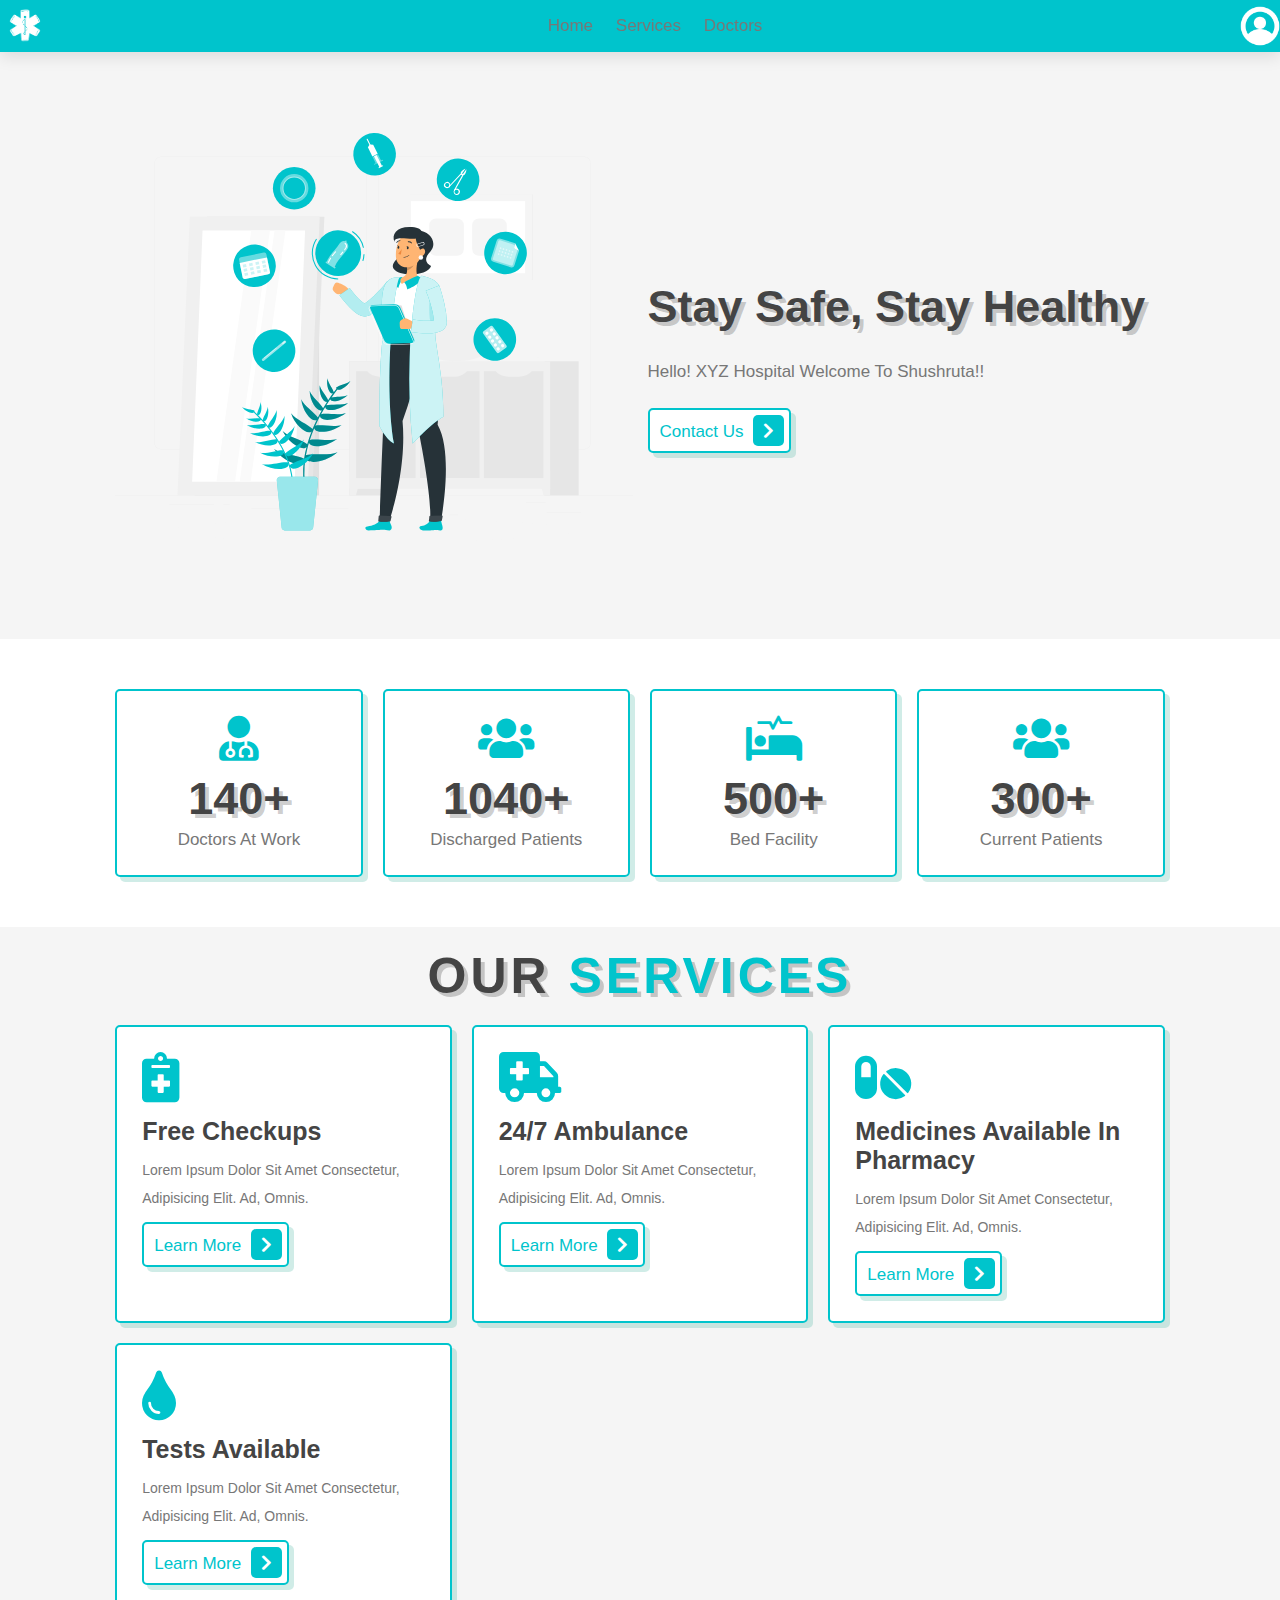
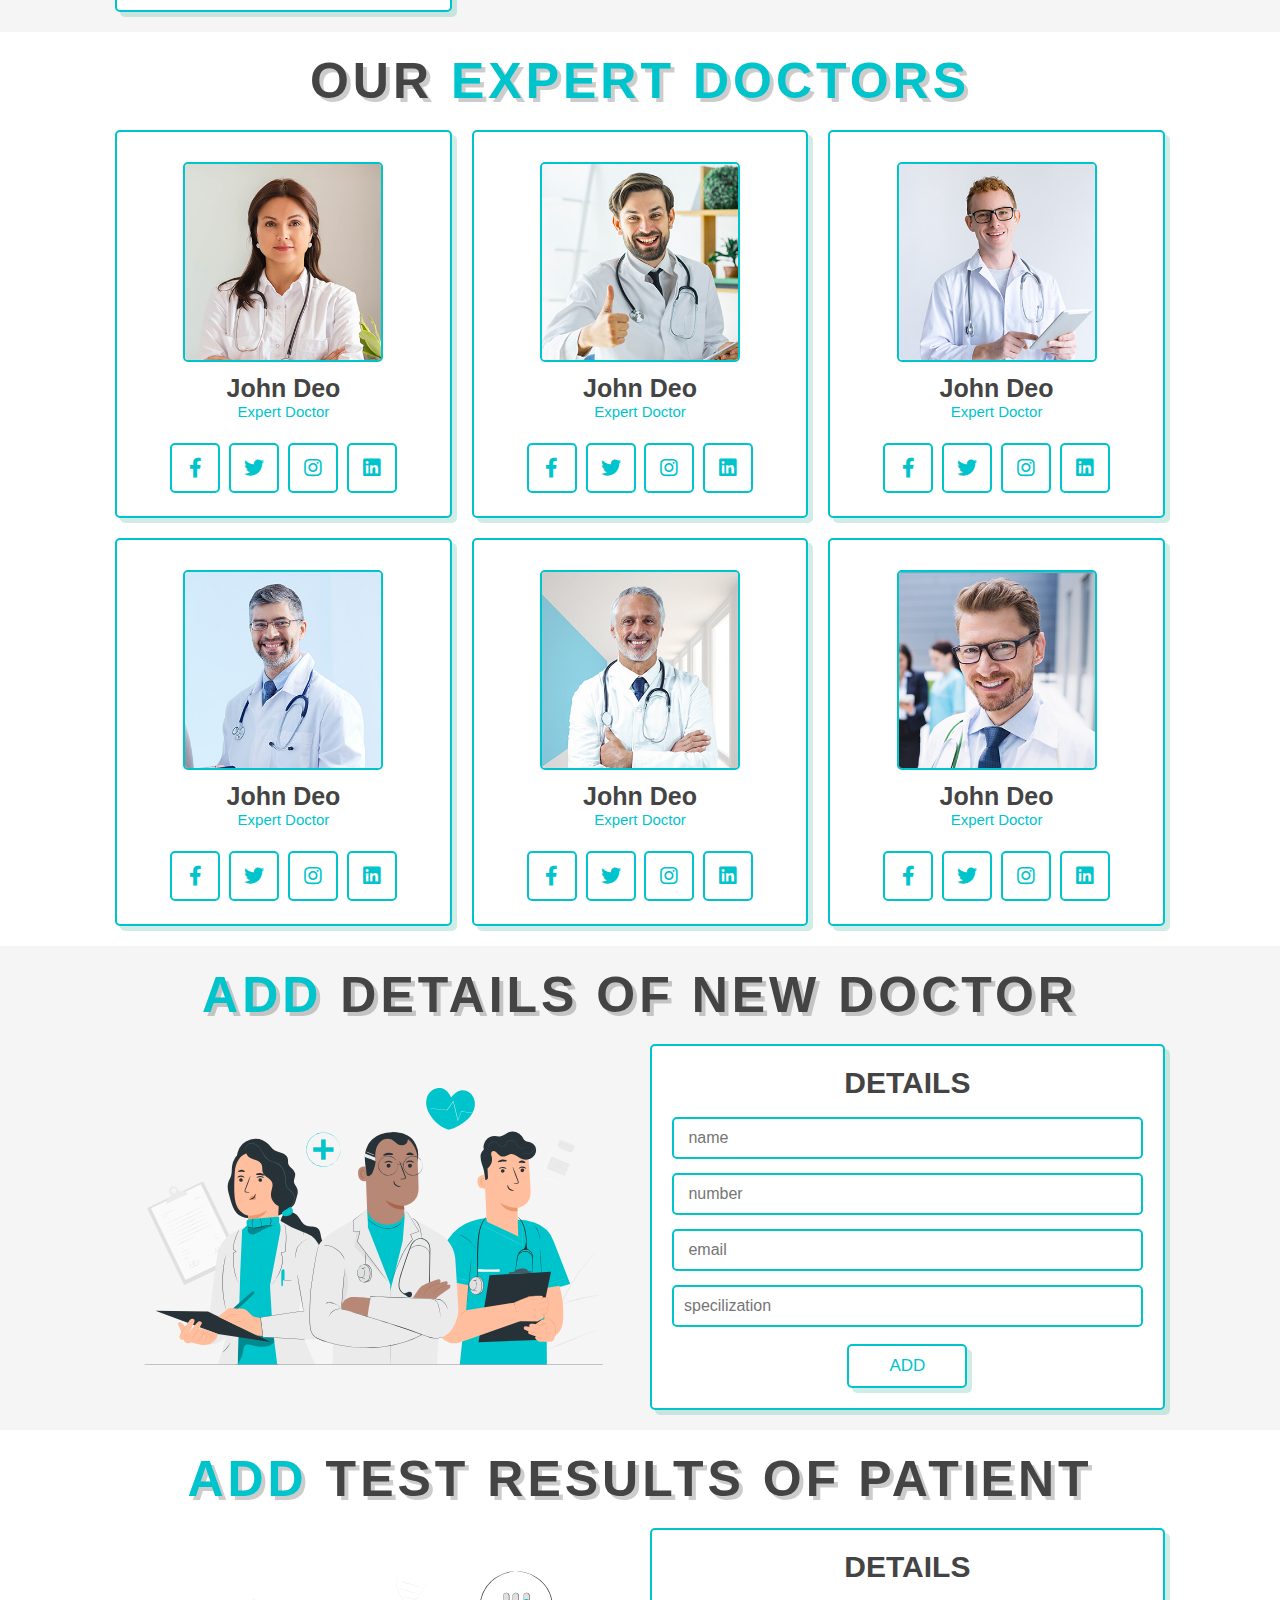
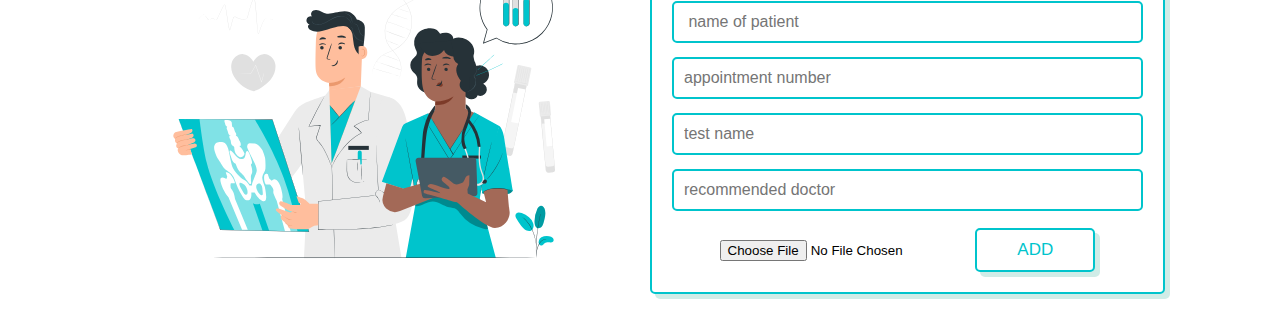
==== hospital website/index.html @ f2f7ed75 "Tripti's Page" ====
<!DOCTYPE html>
<html lang="en">
<head>
    <meta charset="UTF-8">
    <meta http-equiv="X-UA-Compatible" content="IE=edge">
    <meta name="viewport" content="width=device-width, initial-scale=1.0">
    <title>Hosiptal  </title>

    <!-- font awesome cdn link  -->
    <link rel="stylesheet" href="https://cdnjs.cloudflare.com/ajax/libs/font-awesome/5.15.4/css/all.min.css">

    <!-- custom css file link  -->
    <link rel="stylesheet" href="css/style.css">

</head>
<body>
    
<!-- header section starts  -->

<header class="header">

    <a class="navbar-brand" href="#"><img class= "logo-1" src="image/logo-sushruta.png" alt=""><img class= "logo-1" src="image/सुश्रुत (1).png" alt=""></a>
    <nav class="navbar">
        <a href="#home">home</a>
        <a href="#services">services</a>
        <a href="#doctors">doctors</a>
        
    </nav>

    <div id="menu-btn" class="fas fa-bars"></div>
    <img class= "user-icon" src="image\user-icon.png" alt="">
</header>

<!-- header section ends -->

<!-- home section starts  -->

<section class="home" id="home">

    <div class="image">
        <img src="image/home-img.svg" alt="">
    </div>

    <div class="content">
        <h3>stay safe, stay healthy</h3>
        <p>Hello! XYZ hospital welcome to shushruta!!</p>
        <a href="#" class="btn"> contact us <span class="fas fa-chevron-right"></span> </a>
    </div>

</section>

<!-- home section ends -->

<!-- icons section starts  -->

<section class="icons-container">

    <div class="icons">
        <i class="fas fa-user-md"></i>
        <h3>140+</h3>
        <p>doctors at work</p>
    </div>

    <div class="icons">
        <i class="fas fa-users"></i>
        <h3>1040+</h3>
        <p>discharged patients</p>
    </div>

    <div class="icons">
        <i class="fas fa-procedures"></i>
        <h3>500+</h3>
        <p>bed facility</p>
    </div>

    <div class="icons">
        <i class="fas fa-users"></i>
        <h3>300+</h3>
        <p>current patients</p>
    </div>

</section>

<!-- icons section ends -->

<!-- services section starts  -->

<section class="services" id="services">

    <h1 class="heading"> our <span>services</span> </h1>

    <div class="box-container">

        <div class="box">
            <i class="fas fa-notes-medical"></i>
            <h3>free checkups</h3>
            <p>Lorem ipsum dolor sit amet consectetur, adipisicing elit. Ad, omnis.</p>
            <a href="#" class="btn"> learn more <span class="fas fa-chevron-right"></span> </a>
        </div>

        <div class="box">
            <i class="fas fa-ambulance"></i>
            <h3>24/7 ambulance</h3>
            <p>Lorem ipsum dolor sit amet consectetur, adipisicing elit. Ad, omnis.</p>
            <a href="#" class="btn"> learn more <span class="fas fa-chevron-right"></span> </a>
        </div>

        <div class="box">
            <i class="fas fa-pills"></i>
            <h3>medicines available in pharmacy</h3>
            <p>Lorem ipsum dolor sit amet consectetur, adipisicing elit. Ad, omnis.</p>
            <a href="#" class="btn"> learn more <span class="fas fa-chevron-right"></span> </a>
        </div>

        <div class="box">
            <i class="fas fa-tint"></i>
            <h3>tests available</h3>
            <p>Lorem ipsum dolor sit amet consectetur, adipisicing elit. Ad, omnis.</p>
            <a href="#" class="btn"> learn more <span class="fas fa-chevron-right"></span> </a>
        </div>

    </div>

</section>

<!-- services section ends -->



<!-- doctors section starts  -->

<section class="doctors" id="doctors">

    <h1 class="heading"> our <span> expert doctors</span> </h1>

    <div class="box-container">

        <div class="box">
            <img src="image/doc-1.jpg" alt="">
            <h3>john deo</h3>
            <span>expert doctor</span>
            <div class="share">
                <a href="#" class="fab fa-facebook-f"></a>
                <a href="#" class="fab fa-twitter"></a>
                <a href="#" class="fab fa-instagram"></a>
                <a href="#" class="fab fa-linkedin"></a>
            </div>
        </div>

        <div class="box">
            <img src="image/doc-2.jpg" alt="">
            <h3>john deo</h3>
            <span>expert doctor</span>
            <div class="share">
                <a href="#" class="fab fa-facebook-f"></a>
                <a href="#" class="fab fa-twitter"></a>
                <a href="#" class="fab fa-instagram"></a>
                <a href="#" class="fab fa-linkedin"></a>
            </div>
        </div>

        <div class="box">
            <img src="image/doc-3.jpg" alt="">
            <h3>john deo</h3>
            <span>expert doctor</span>
            <div class="share">
                <a href="#" class="fab fa-facebook-f"></a>
                <a href="#" class="fab fa-twitter"></a>
                <a href="#" class="fab fa-instagram"></a>
                <a href="#" class="fab fa-linkedin"></a>
            </div>
        </div>

        <div class="box">
            <img src="image/doc-4.jpg" alt="">
            <h3>john deo</h3>
            <span>expert doctor</span>
            <div class="share">
                <a href="#" class="fab fa-facebook-f"></a>
                <a href="#" class="fab fa-twitter"></a>
                <a href="#" class="fab fa-instagram"></a>
                <a href="#" class="fab fa-linkedin"></a>
            </div>
        </div>

        <div class="box">
            <img src="image/doc-5.jpg" alt="">
            <h3>john deo</h3>
            <span>expert doctor</span>
            <div class="share">
                <a href="#" class="fab fa-facebook-f"></a>
                <a href="#" class="fab fa-twitter"></a>
                <a href="#" class="fab fa-instagram"></a>
                <a href="#" class="fab fa-linkedin"></a>
            </div>
        </div>

        <div class="box">
            <img src="image/doc-6.jpg" alt="">
            <h3>john deo</h3>
            <span>expert doctor</span>
            <div class="share">
                <a href="#" class="fab fa-facebook-f"></a>
                <a href="#" class="fab fa-twitter"></a>
                <a href="#" class="fab fa-instagram"></a>
                <a href="#" class="fab fa-linkedin"></a>
            </div>
        </div>

    </div>

</section>

<!-- doctors section ends -->

<!-- booking section starts   -->

<section class="book" id="book">

    <h1 class="heading"> <span>ADD</span> DETAILS OF NEW doctor </h1>    

    <div class="row">

        <div class="image">
            <img src="image/book-img.svg" alt="">
        </div>

        <form action="">
            <h3>DETAILS</h3>
            <input type="text" placeholder=" name" class="box">
            <input type="number" placeholder=" number" class="box">
            <input type="email" placeholder=" email" class="box">
            <input type="text" placeholder="specilization" class="box">
            <input type="submit" value="ADD" class="btn">
        </form>

    </div>

</section>

<!-- booking section ends -->


<!-- upload test results starts here -->
<section class="book" id="book">

    <h1 class="heading"> <span>ADD</span> test results of patient </h1>    

    <div class="row">

        <div class="image">
            <img src="image/test-img.svg" alt="">
        </div>

        <form action="">
            <h3>DETAILS</h3>
            <input type="text" placeholder=" name of patient" class="box">
            <input type="number" placeholder="appointment number" class="box">
            <input type="text" placeholder="test name" class="box">
            <input type="text" placeholder="recommended doctor" class="box">
            <input type="file" id="actual btn">
            <input type="submit" value="ADD" class="btn">
        </form>

    </div>

</section>
<!-- upload test reults ends here -->



<!-- custom js file link  -->
<script src="js/script.js"></script>

</body>
</html>
---- hospital website/css/style.css ----
@import url('https://fonts.googleapis.com/css2?family=Poppins:wght@100;200;300;400;500;600;700&display=swap');

:root{
    --green:#00C4CC;
    --black:#444;
    --light-color:#777;
    --box-shadow:.5rem .5rem 0 rgba(22, 160, 133, .2);
    --text-shadow:.4rem .4rem 0 rgba(0, 0, 0, .2);
    --border:.2rem solid var(--green);

}

*{
    font-family:  'Roboto', sans-serif;
    margin:0; padding: 0;
    box-sizing: border-box;
    outline: none; border: none;
    text-transform: capitalize;
    transition: all .2s ease-out;
    text-decoration: none;
}

html{
    font-size: 62.5%;
    overflow-x: hidden;
    scroll-padding-top: 7rem;
    scroll-behavior: smooth;
}
section{
    padding:2rem 9%;
}

section:nth-child(even){
    background: #f5f5f5;
}

.heading{
    text-align: center;
    padding-bottom: 2rem;
    text-shadow: var(--text-shadow);
    text-transform: uppercase;
    color:var(--black);
    font-size: 5rem;
    letter-spacing: .4rem;
}

.heading span{
    text-transform: uppercase;
    color:var(--green);
}

.btn{
    display: inline-block;
    margin-top: 1rem;
    padding: .5rem;
    padding-left: 1rem;
    border:var(--border);
    border-radius: .5rem;
    box-shadow: var(--box-shadow);
    color:var(--green);
    cursor: pointer;
    font-size: 1.7rem;
    background: #fff;
}

.btn span{
    padding:.7rem 1rem;
    border-radius: .5rem;
    background: var(--green);
    color:#fff;
    margin-left: .5rem;
}

.btn:hover{
    background: var(--green);
    color:#fff;
}

.btn:hover span{
    color: var(--green);
    background:#fff;
    margin-left: 1rem;
}

.header{
   
    position: fixed;
    top:0; left: 0; right: 0;
    z-index: 1000;
    box-shadow: 0 .5rem 1.5rem rgba(0, 0, 0, .1);
    display: flex;
    align-items: center;
    justify-content: space-between;
    background: #00C4CC;
}

.logo-1{
    height: 50px;
    align-items: left;
}
.user-icon{
    height:40px;
}
.header .navbar a{
    font-size: 1.7rem;
    color: var(--light-color);
    margin-left: 2rem;
}

.header .navbar a:hover{
    color: var(--white);
}

#menu-btn{
    font-size: 2.5rem;
    border-radius: .5rem;
    background: #eee;
    color:var(--green);
    padding: 1rem 1.5rem;
    cursor: pointer;
    display: none;
}

.home{
    display: flex;
    align-items: center;
    flex-wrap: wrap;
    gap:1.5rem;
    padding-top: 10rem;
}

.home .image{
    flex:1 1 45rem;
}

.home .image img{
    width: 100%;
}

.home .content{
    flex:1 1 45rem;
}

.home .content h3{
    font-size: 4.5rem;
    color:var(--black);
    line-height: 1.8;
    text-shadow: var(--text-shadow);
}

.home .content p{
    font-size: 1.7rem;
    color:var(--light-color);
    line-height: 1.8;
    padding: 1rem 0;
}

.icons-container{
    display: grid;
    gap:2rem;
    grid-template-columns: repeat(auto-fit, minmax(20rem, 1fr));
    padding-top: 5rem;
    padding-bottom: 5rem;
}

.icons-container .icons{
    border:var(--border);
    box-shadow: var(--box-shadow);
    border-radius: .5rem;
    text-align: center;
    padding: 2.5rem;
}

.icons-container .icons i{
    font-size: 4.5rem;
    color:var(--green);
    padding-bottom: .7rem;
}

.icons-container .icons h3{
    font-size: 4.5rem;
    color:var(--black);
    padding: .5rem 0;
    text-shadow: var(--text-shadow);
}

.icons-container .icons p{
    font-size: 1.7rem;
    color:var(--light-color);
}

.services .box-container{
    display: grid;
    grid-template-columns: repeat(auto-fit, minmax(27rem, 1fr));
    gap:2rem;
}

.services .box-container .box{
    background:#fff;
    border-radius: .5rem;
    box-shadow: var(--box-shadow);
    border:var(--border);
    padding: 2.5rem;
}

.services .box-container .box i{
    color: var(--green);
    font-size: 5rem;
    padding-bottom: .5rem;
}

.services .box-container .box h3{
    color: var(--black);
    font-size: 2.5rem;
    padding:1rem 0;
}

.services .box-container .box p{
    color: var(--light-color);
    font-size: 1.4rem;
    line-height: 2;
}


.doctors .box-container{
    display: grid;
    grid-template-columns: repeat(auto-fit, minmax(30rem, 1fr));
    gap:2rem;
}

.doctors .box-container .box{
    text-align: center;
    background:#fff;
    border-radius: .5rem;
    border:var(--border);
    box-shadow: var(--box-shadow);
    padding:2rem;
}

.doctors .box-container .box img{
    height: 20rem;
    border:var(--border);
    border-radius: .5rem;
    margin-top: 1rem;
    margin-bottom: 1rem;
}

.doctors .box-container .box h3{
    color:var(--black);
    font-size: 2.5rem;
}

.doctors .box-container .box span{
    color:var(--green);
    font-size: 1.5rem;
}

.doctors .box-container .box .share{
    padding-top: 2rem;
}

.doctors .box-container .box .share a{
    height: 5rem;
    width: 5rem;
    line-height: 4.5rem;
    font-size: 2rem;
    color:var(--green);
    border-radius: .5rem;
    border:var(--border);
    margin:.3rem;
}

.doctors .box-container .box .share a:hover{
    background:var(--green);
    color:#fff;
    box-shadow: var(--box-shadow);
}

.book .row{
    display: flex;
    align-items: center;
    flex-wrap: wrap;
    gap:2rem;
}
 
.book .row .image{
    flex:1 1 45rem;
}

.book .row .image img{
    width: 100%;
}

.book .row form{
    flex:1 1 45rem;
    background: #fff;
    border:var(--border);
    box-shadow: var(--box-shadow);
    text-align: center;
    padding: 2rem;
    border-radius: .5rem;
}

.book .row form h3{
    color:var(--black);
    padding-bottom: 1rem;
    font-size: 3rem;
}

.book .row form .box{
    width: 100%;
    margin:.7rem 0;
    border-radius: .5rem;
    border:var(--border);
    font-size: 1.6rem;
    color: var(--black);
    text-transform: none;
    padding: 1rem;
}

.book .row form .btn{
    padding:1rem 4rem;
}




/* media queries  */
@media (max-width:991px){

    html{
        font-size: 55%;
    }

    .header{
        padding: 2rem;
    }

    section{
        padding:2rem;
    }

}

@media (max-width:768px){

    #menu-btn{
        display: initial;
    }

    .header .navbar{
        position: absolute;
        top:115%; right: 2rem;
        border-radius: .5rem;
        box-shadow: var(--box-shadow);
        width: 30rem;
        border: var(--border);
        background: #fff;
        transform: scale(0);
        opacity: 0;
        transform-origin: top right;
        transition: none;
    }

    .header .navbar.active{
        transform: scale(1);
        opacity: 1;
        transition: .2s ease-out;
    }

    .header .navbar a{
        font-size: 2rem;
        display: block;
        margin:2.5rem;
    }

}

@media (max-width:450px){

    html{
        font-size: 50%;
    }

}
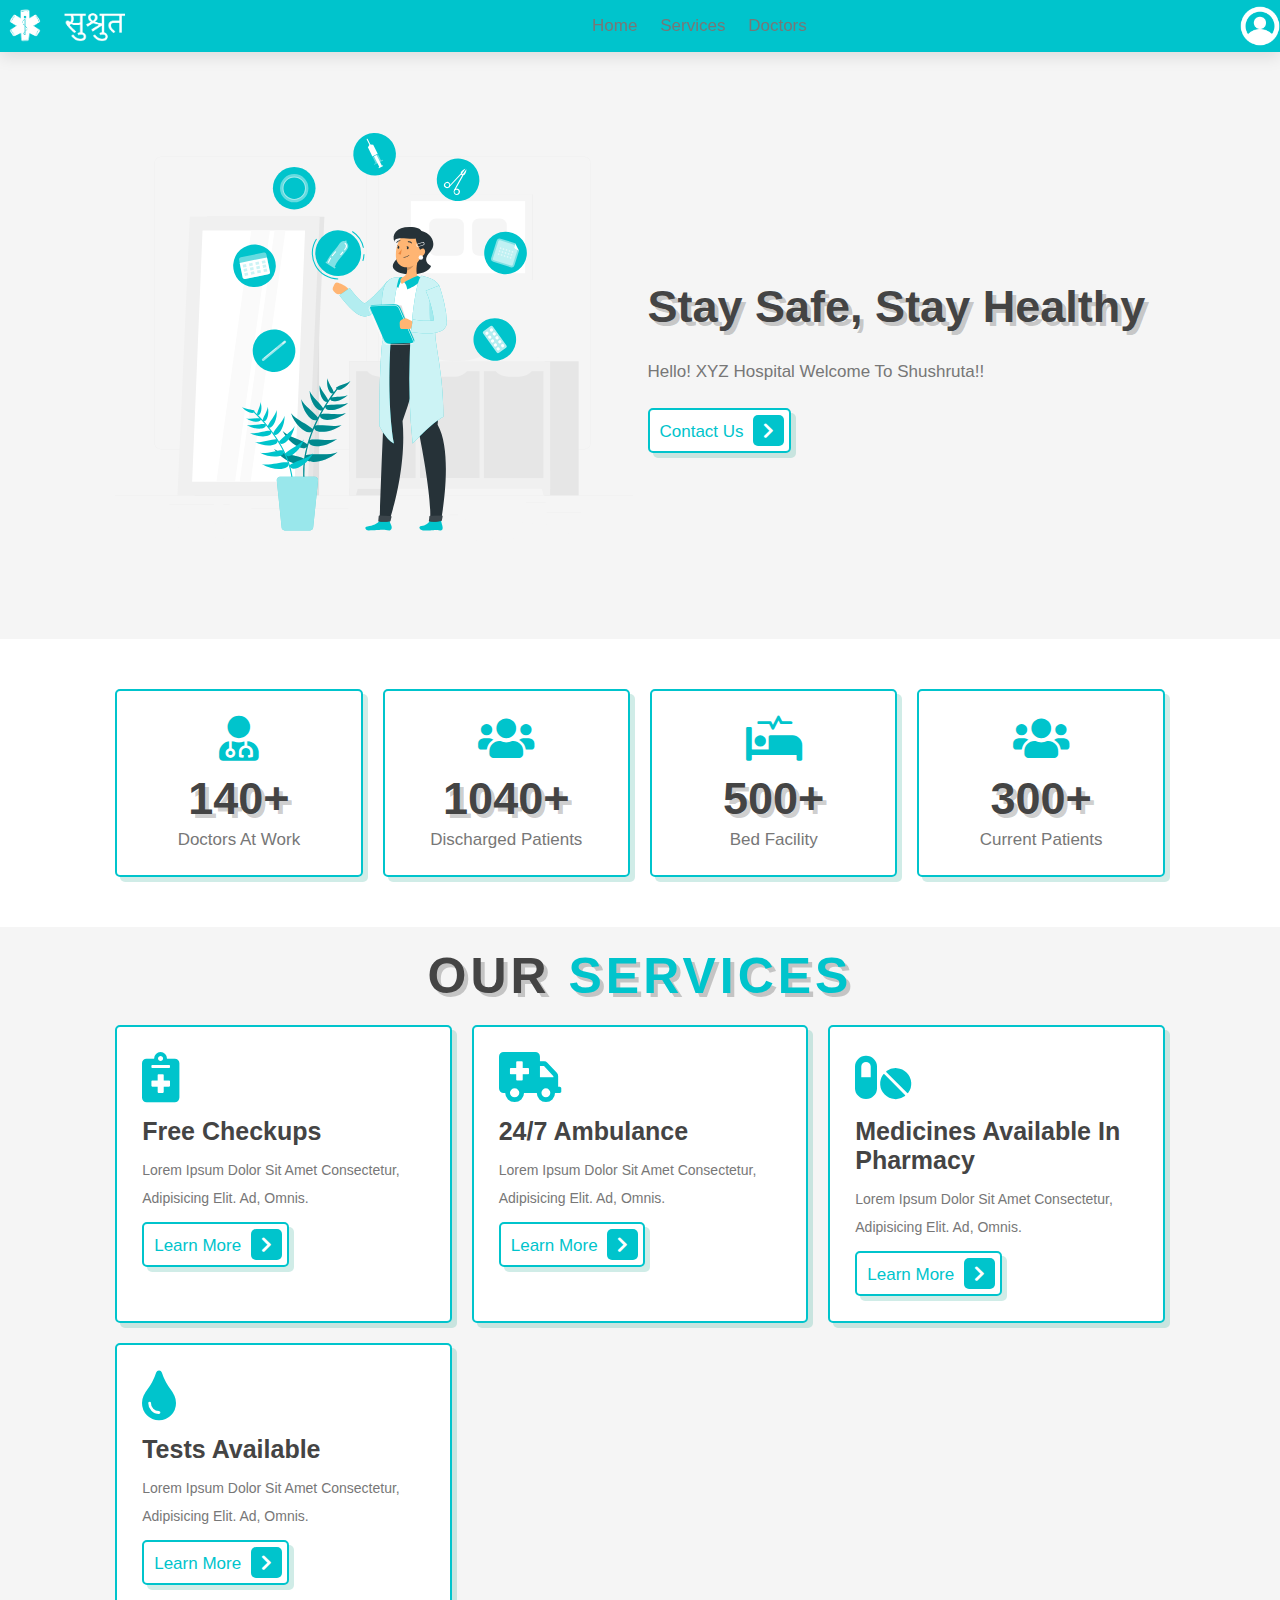
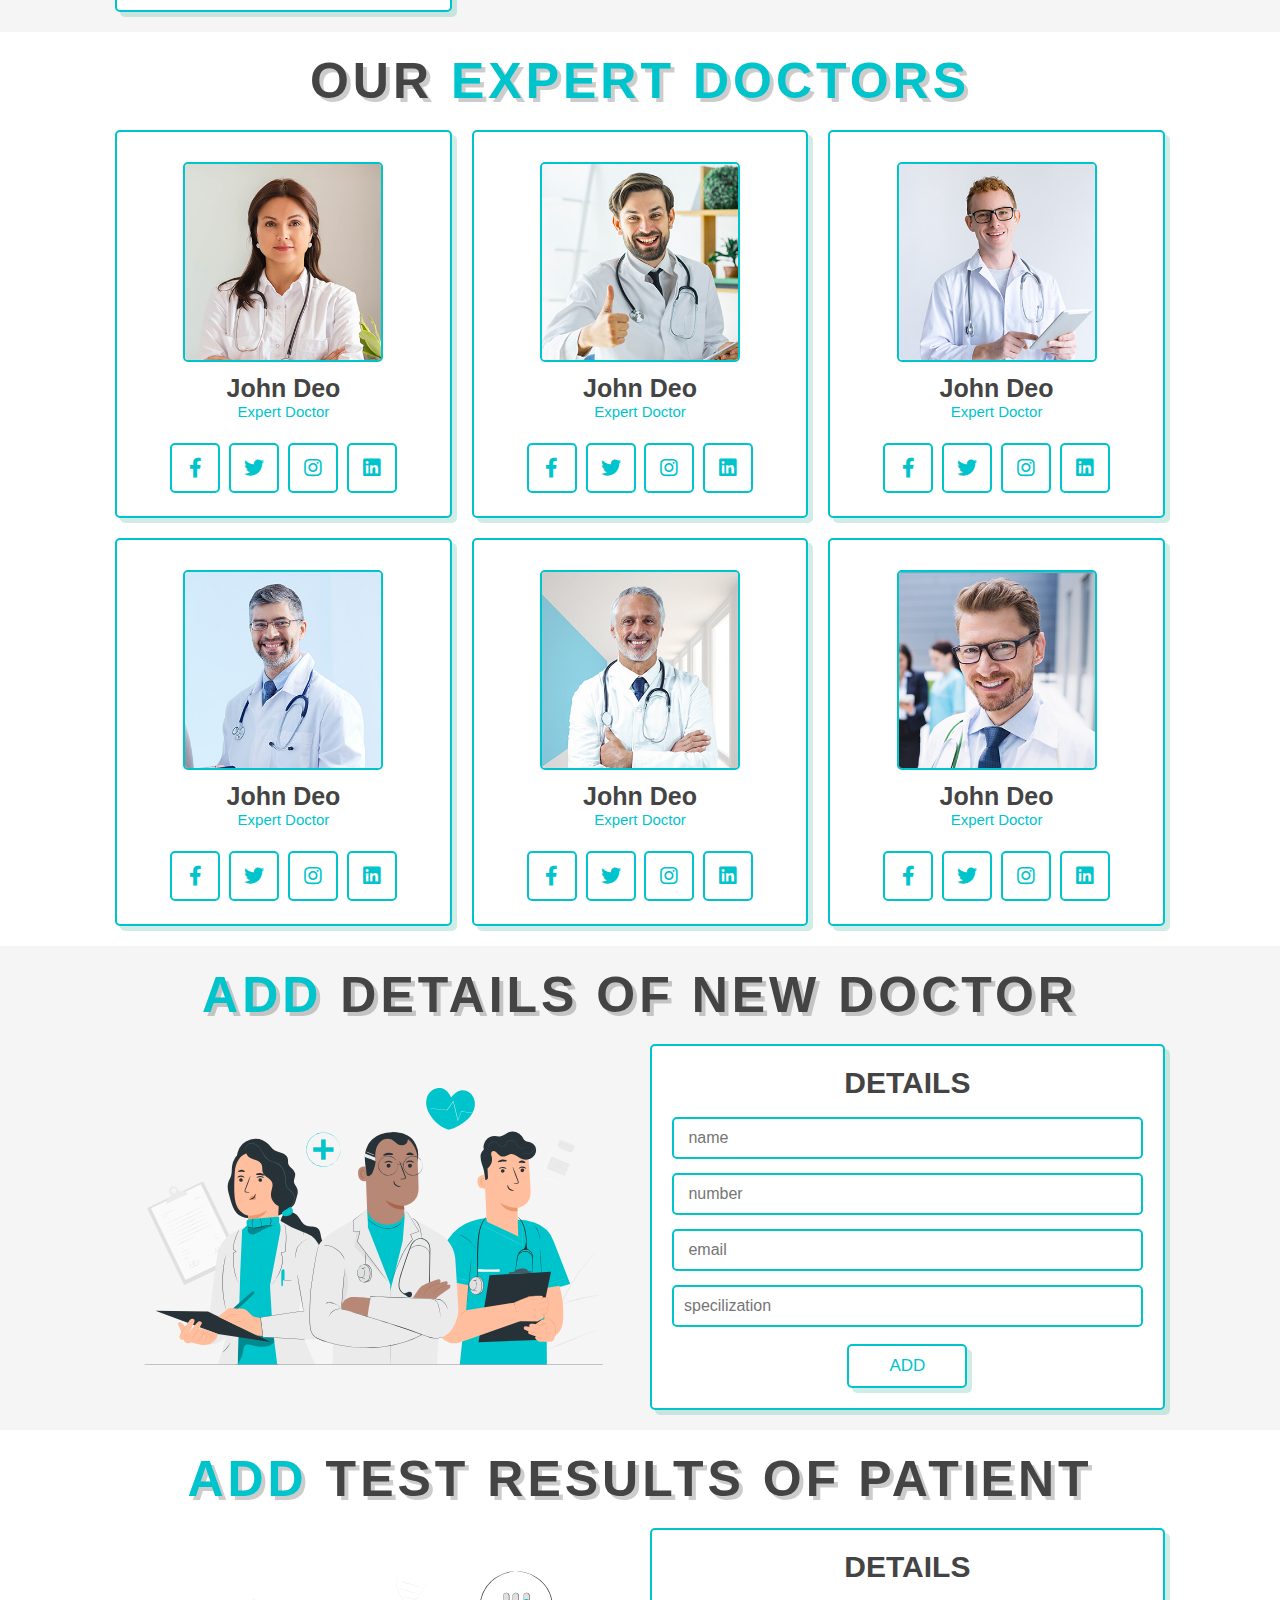
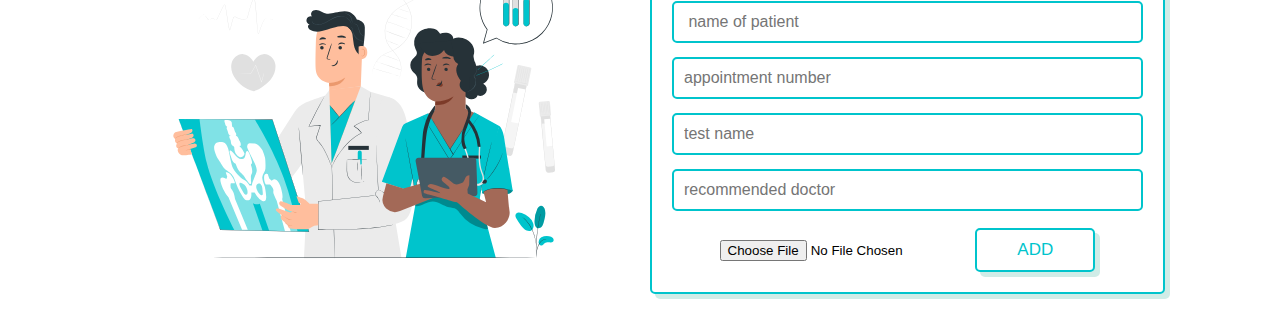
==== commit b3411aa8: "Merge pull request #15 from triptisharma827/patch-1" ====
--- a/hospital website/index.html
+++ b/hospital website/index.html
@@ -19,7 +19,7 @@
 
 <header class="header">
 
-    <a class="navbar-brand" href="#"><img class= "logo-1" src="image/logo-sushruta.png" alt=""><img class= "logo-1" src="image/सुश्रुत (1).png" alt=""></a>
+    <a class="navbar-brand" href="#"><img class= "logo-1" src="image/logo-sushruta.png" alt=""><img class= "logo-1" src="image/logo-sushruta-1.png" alt=""></a>
     <nav class="navbar">
         <a href="#home">home</a>
         <a href="#services">services</a>
@@ -273,4 +273,4 @@
 <script src="js/script.js"></script>
 
 </body>
-</html>+</html>
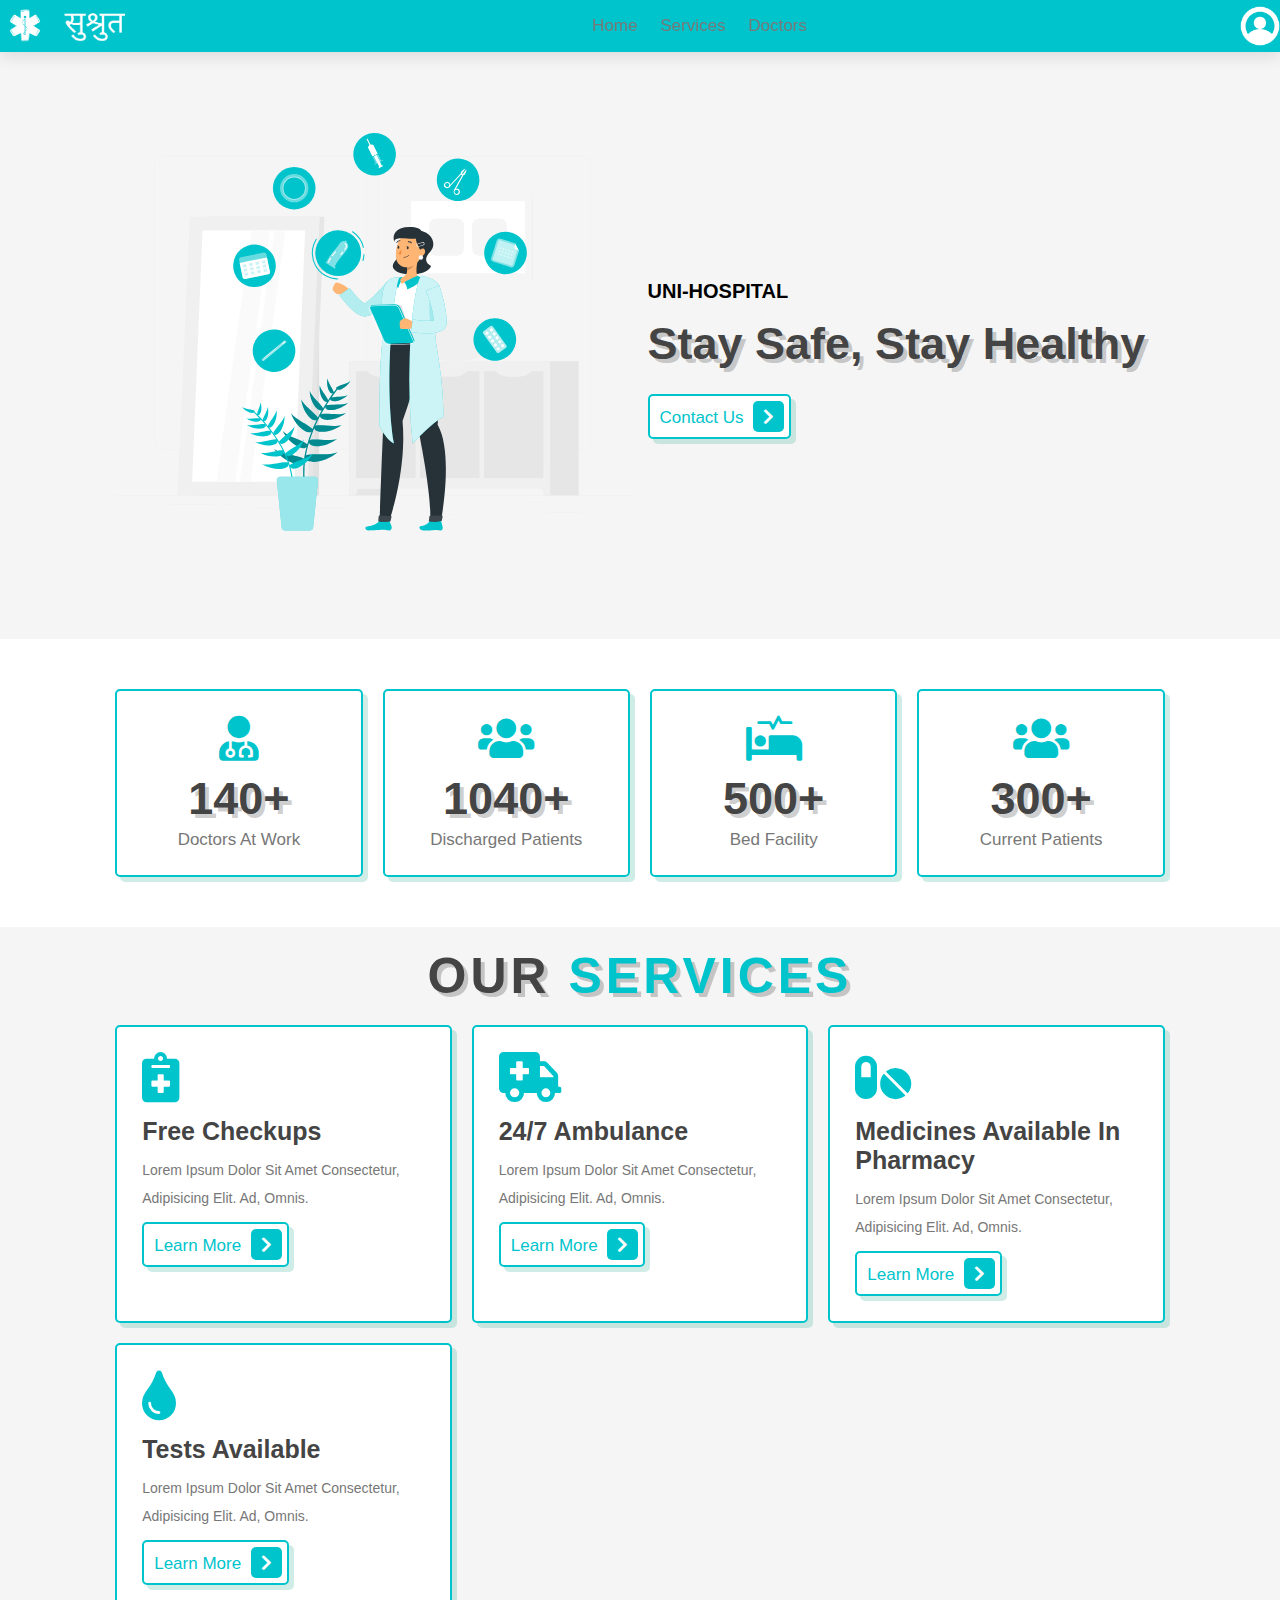
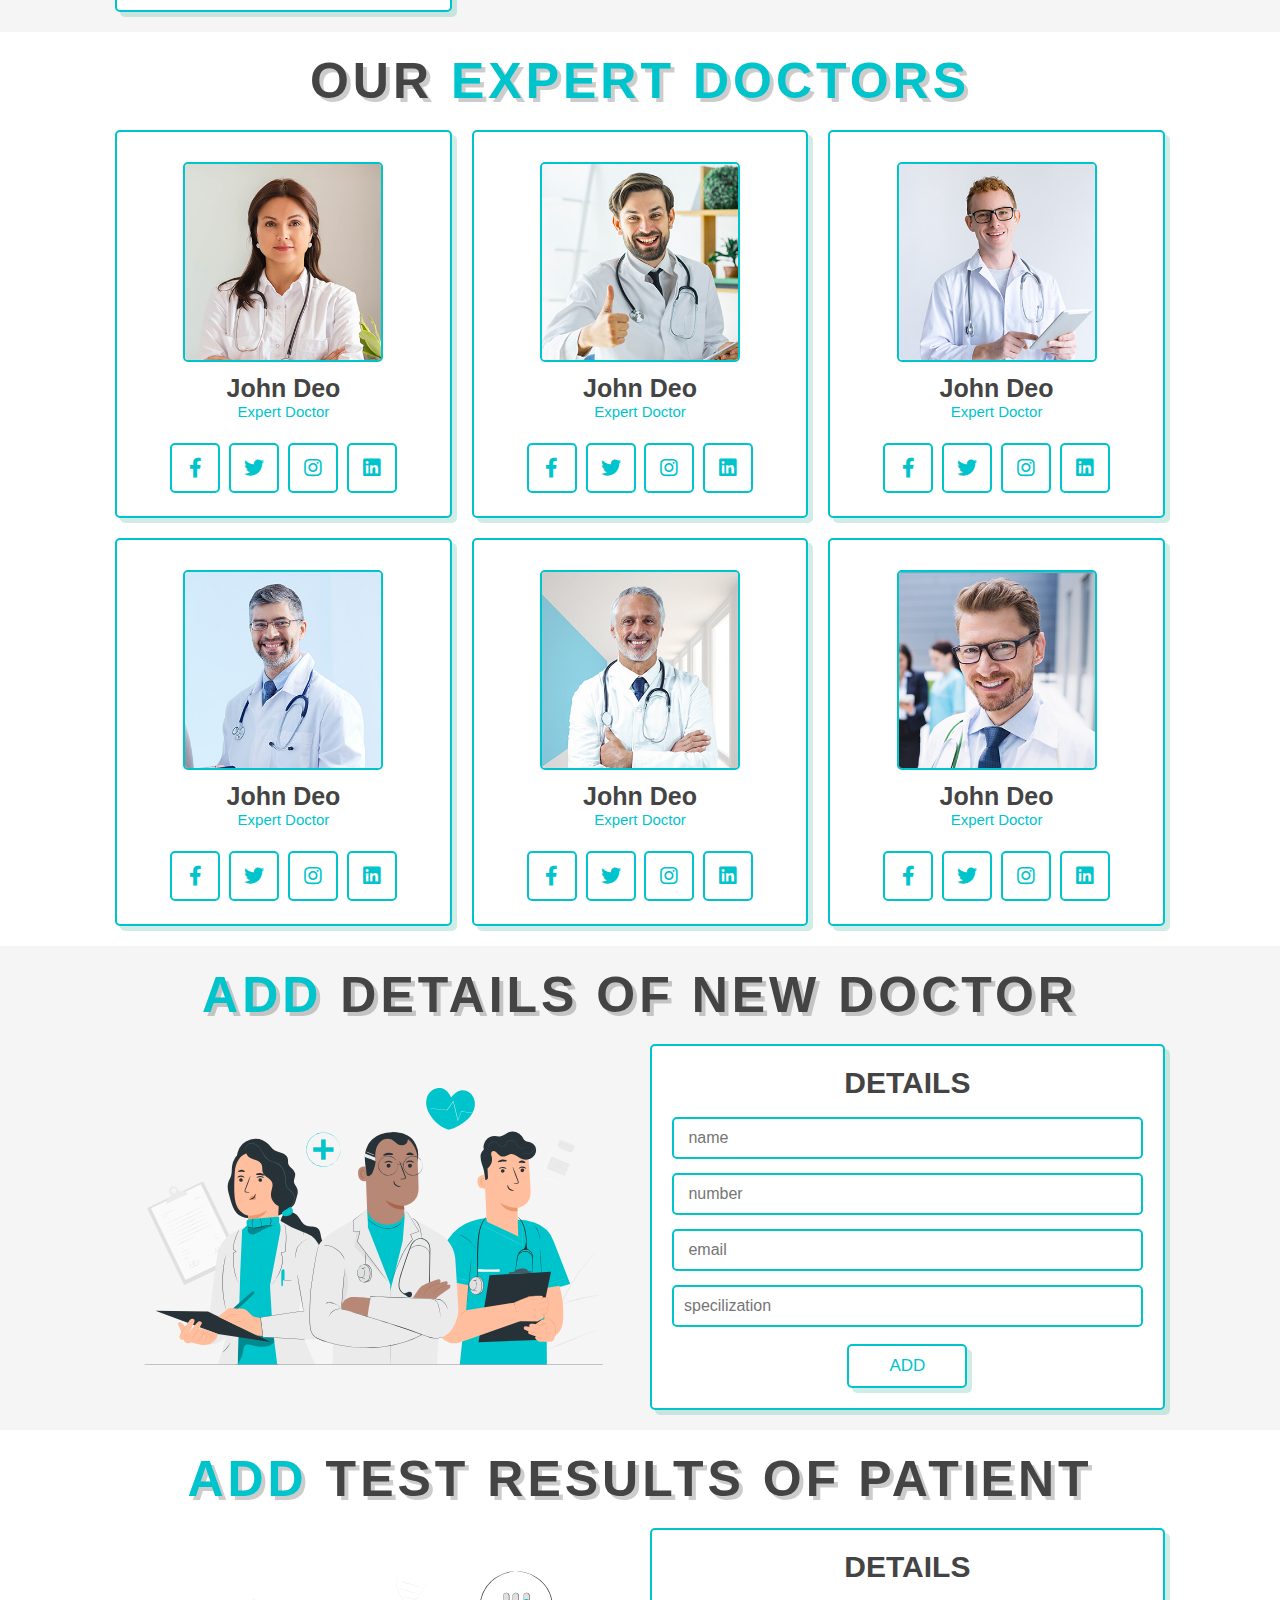
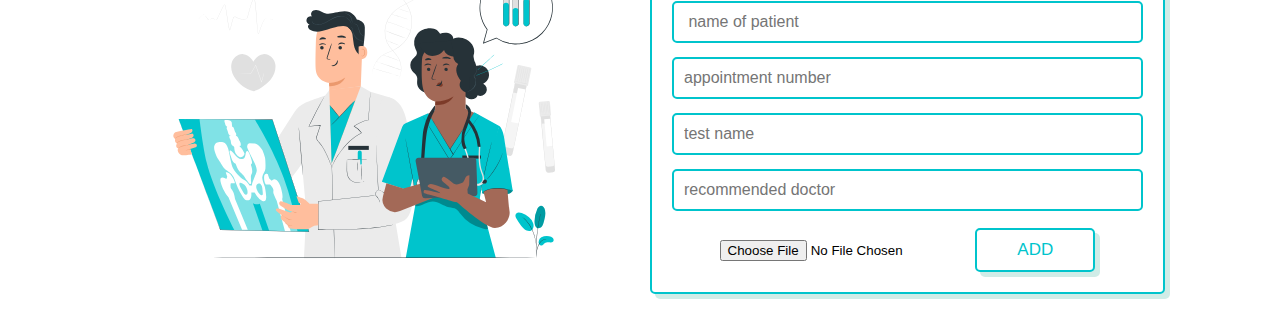
==== commit b366ac5d: "updated name of hospital" ====
--- a/hospital website/index.html
+++ b/hospital website/index.html
@@ -4,7 +4,7 @@
     <meta charset="UTF-8">
     <meta http-equiv="X-UA-Compatible" content="IE=edge">
     <meta name="viewport" content="width=device-width, initial-scale=1.0">
-    <title>Hosiptal  </title>
+    <title>Hospital  </title>
 
     <!-- font awesome cdn link  -->
     <link rel="stylesheet" href="https://cdnjs.cloudflare.com/ajax/libs/font-awesome/5.15.4/css/all.min.css">
@@ -41,9 +41,9 @@
         <img src="image/home-img.svg" alt="">
     </div>
 
-    <div class="content">
+        <div class="content">
+        <h1>UNI-HOSPITAL</h1>
         <h3>stay safe, stay healthy</h3>
-        <p>Hello! XYZ hospital welcome to shushruta!!</p>
         <a href="#" class="btn"> contact us <span class="fas fa-chevron-right"></span> </a>
     </div>
 
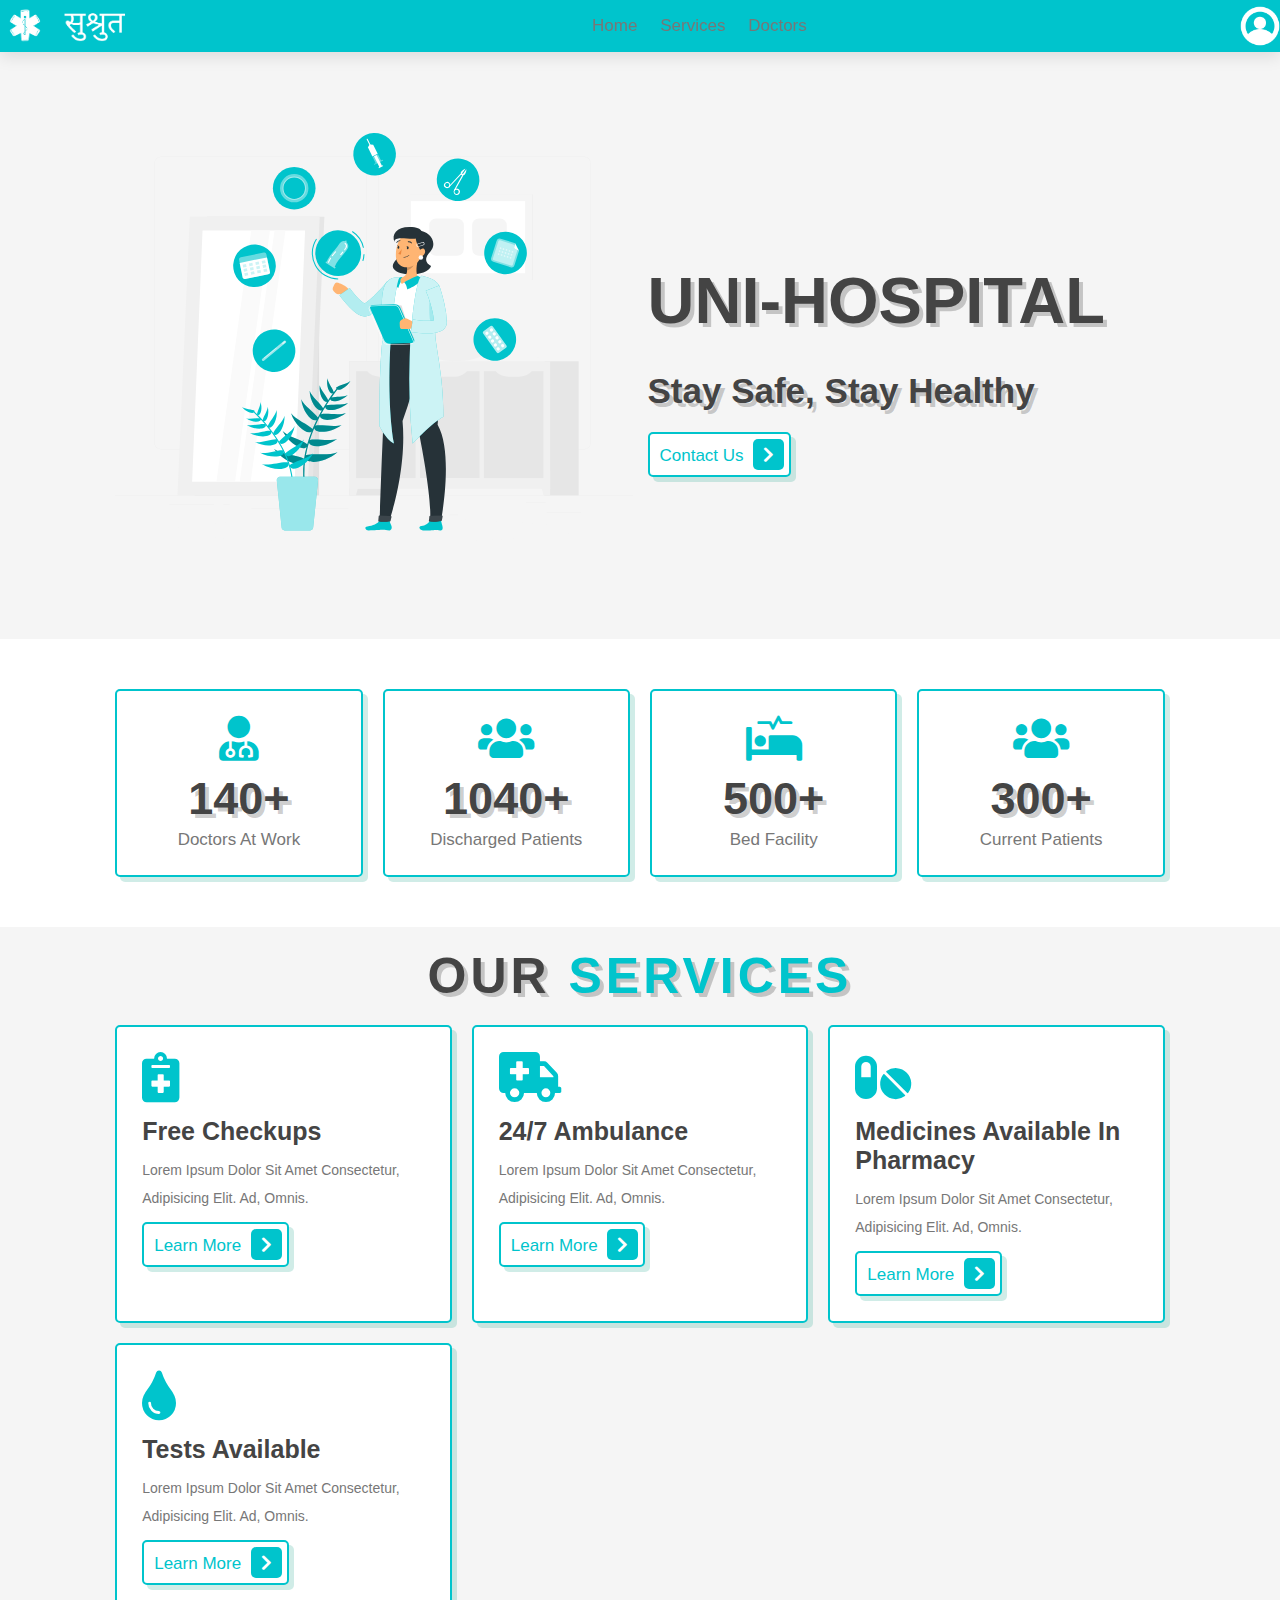
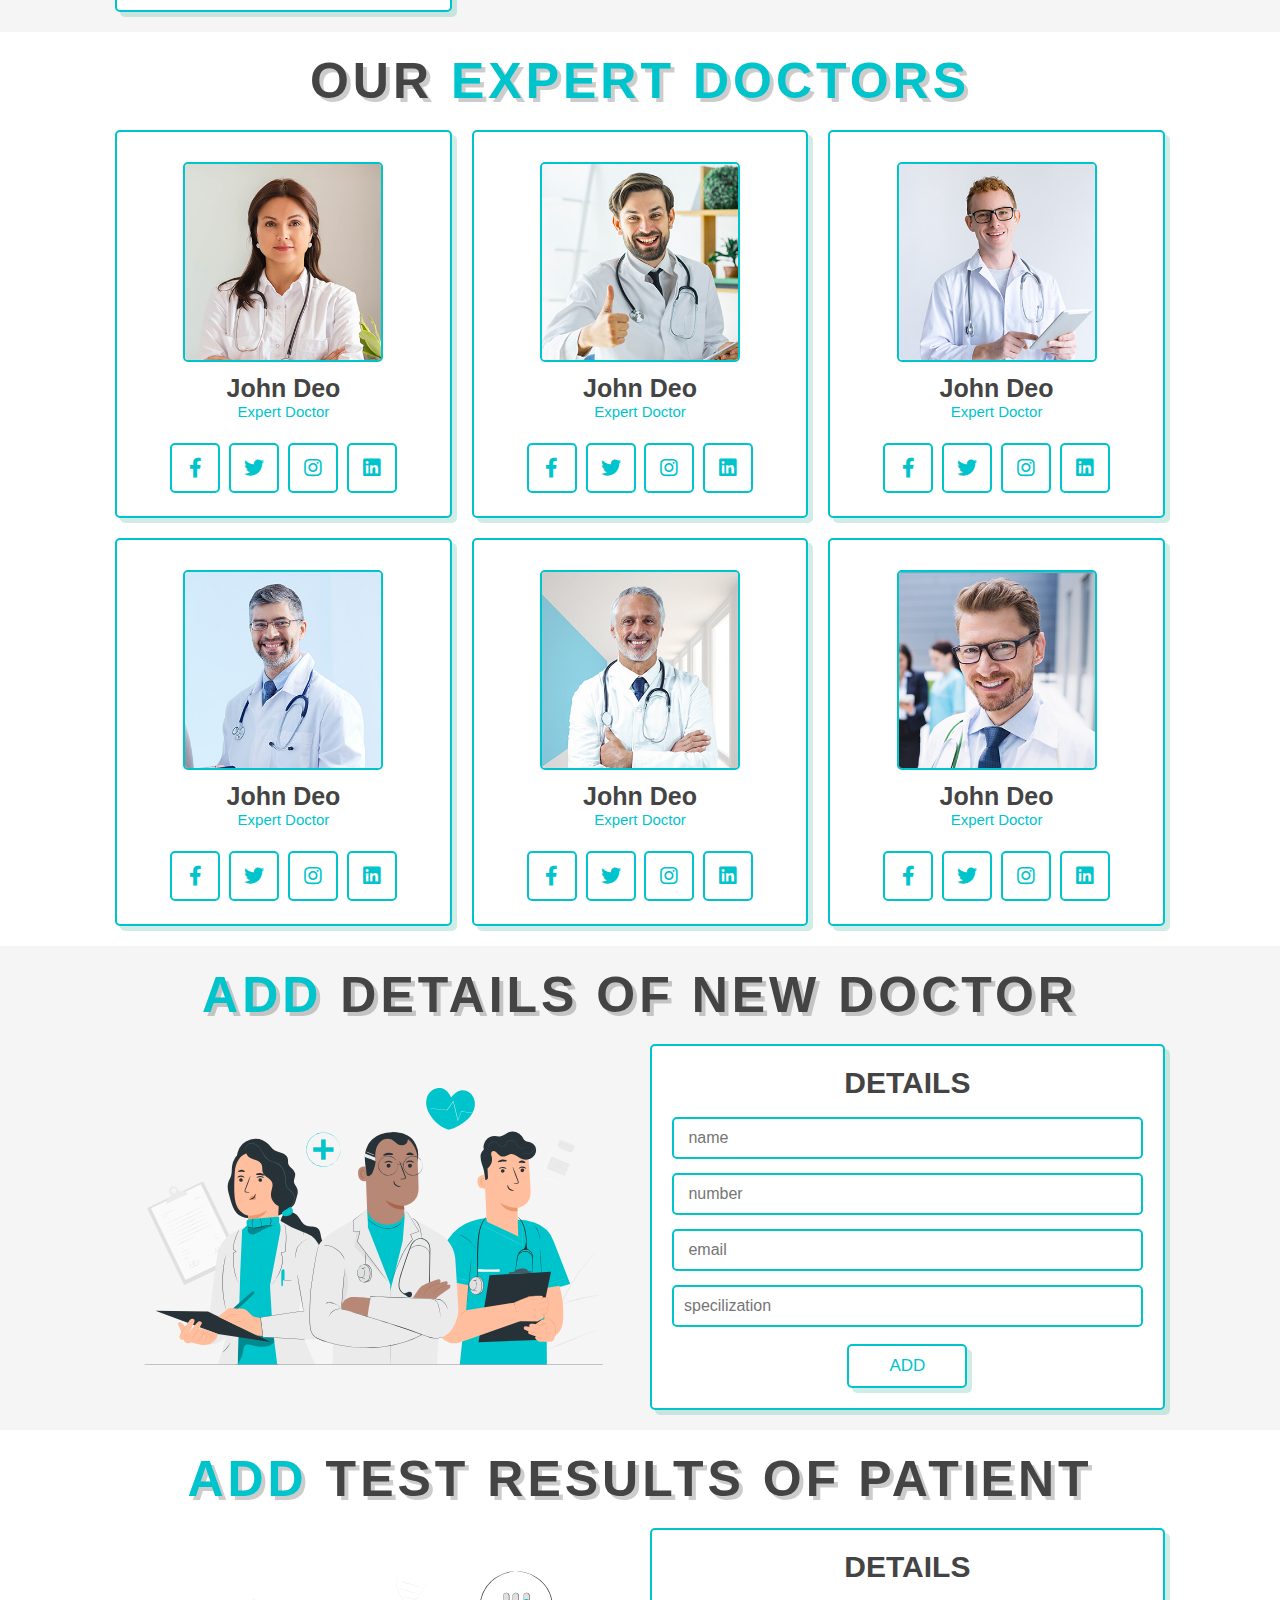
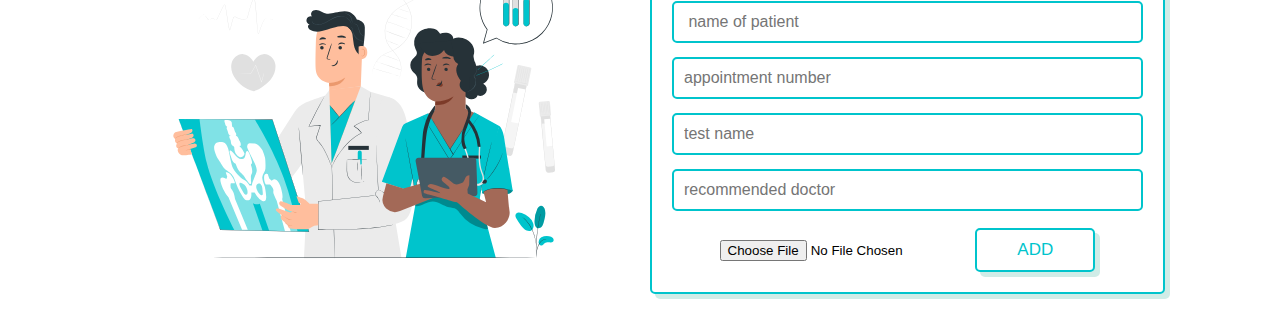
==== commit 1c3a9733: "target added" ====
--- a/hospital website/index.html
+++ b/hospital website/index.html
@@ -4,7 +4,7 @@
     <meta charset="UTF-8">
     <meta http-equiv="X-UA-Compatible" content="IE=edge">
     <meta name="viewport" content="width=device-width, initial-scale=1.0">
-    <title>Hospital  </title>
+    <title>Hospital Dashboard</title>
 
     <!-- font awesome cdn link  -->
     <link rel="stylesheet" href="https://cdnjs.cloudflare.com/ajax/libs/font-awesome/5.15.4/css/all.min.css">
@@ -19,11 +19,11 @@
 
 <header class="header">
 
-    <a class="navbar-brand" href="#"><img class= "logo-1" src="image/logo-sushruta.png" alt=""><img class= "logo-1" src="image/logo-sushruta-1.png" alt=""></a>
+    <a class="navbar-brand" href="../index.html"><img class= "logo-1" src="image/logo-sushruta.png" alt=""><img class= "logo-1" src="image/logo-sushruta-1.png" alt=""></a>
     <nav class="navbar">
-        <a href="#home">home</a>
-        <a href="#services">services</a>
-        <a href="#doctors">doctors</a>
+        <a href="../index.html">Home</a>
+        <a href="#services">Services</a>
+        <a href="#doctors">Doctors</a>
         
     </nav>
 
--- a/hospital website/css/style.css
+++ b/hospital website/css/style.css
@@ -141,8 +141,14 @@
     flex:1 1 45rem;
 }
 
+.home .content h1{
+    font-size: 6.5rem;
+    color:var(--black);
+    line-height: 1.8;
+    text-shadow: var(--text-shadow);
+}
 .home .content h3{
-    font-size: 4.5rem;
+    font-size: 3.5rem;
     color:var(--black);
     line-height: 1.8;
     text-shadow: var(--text-shadow);
@@ -382,4 +388,4 @@
         font-size: 50%;
     }
 
-}+}
